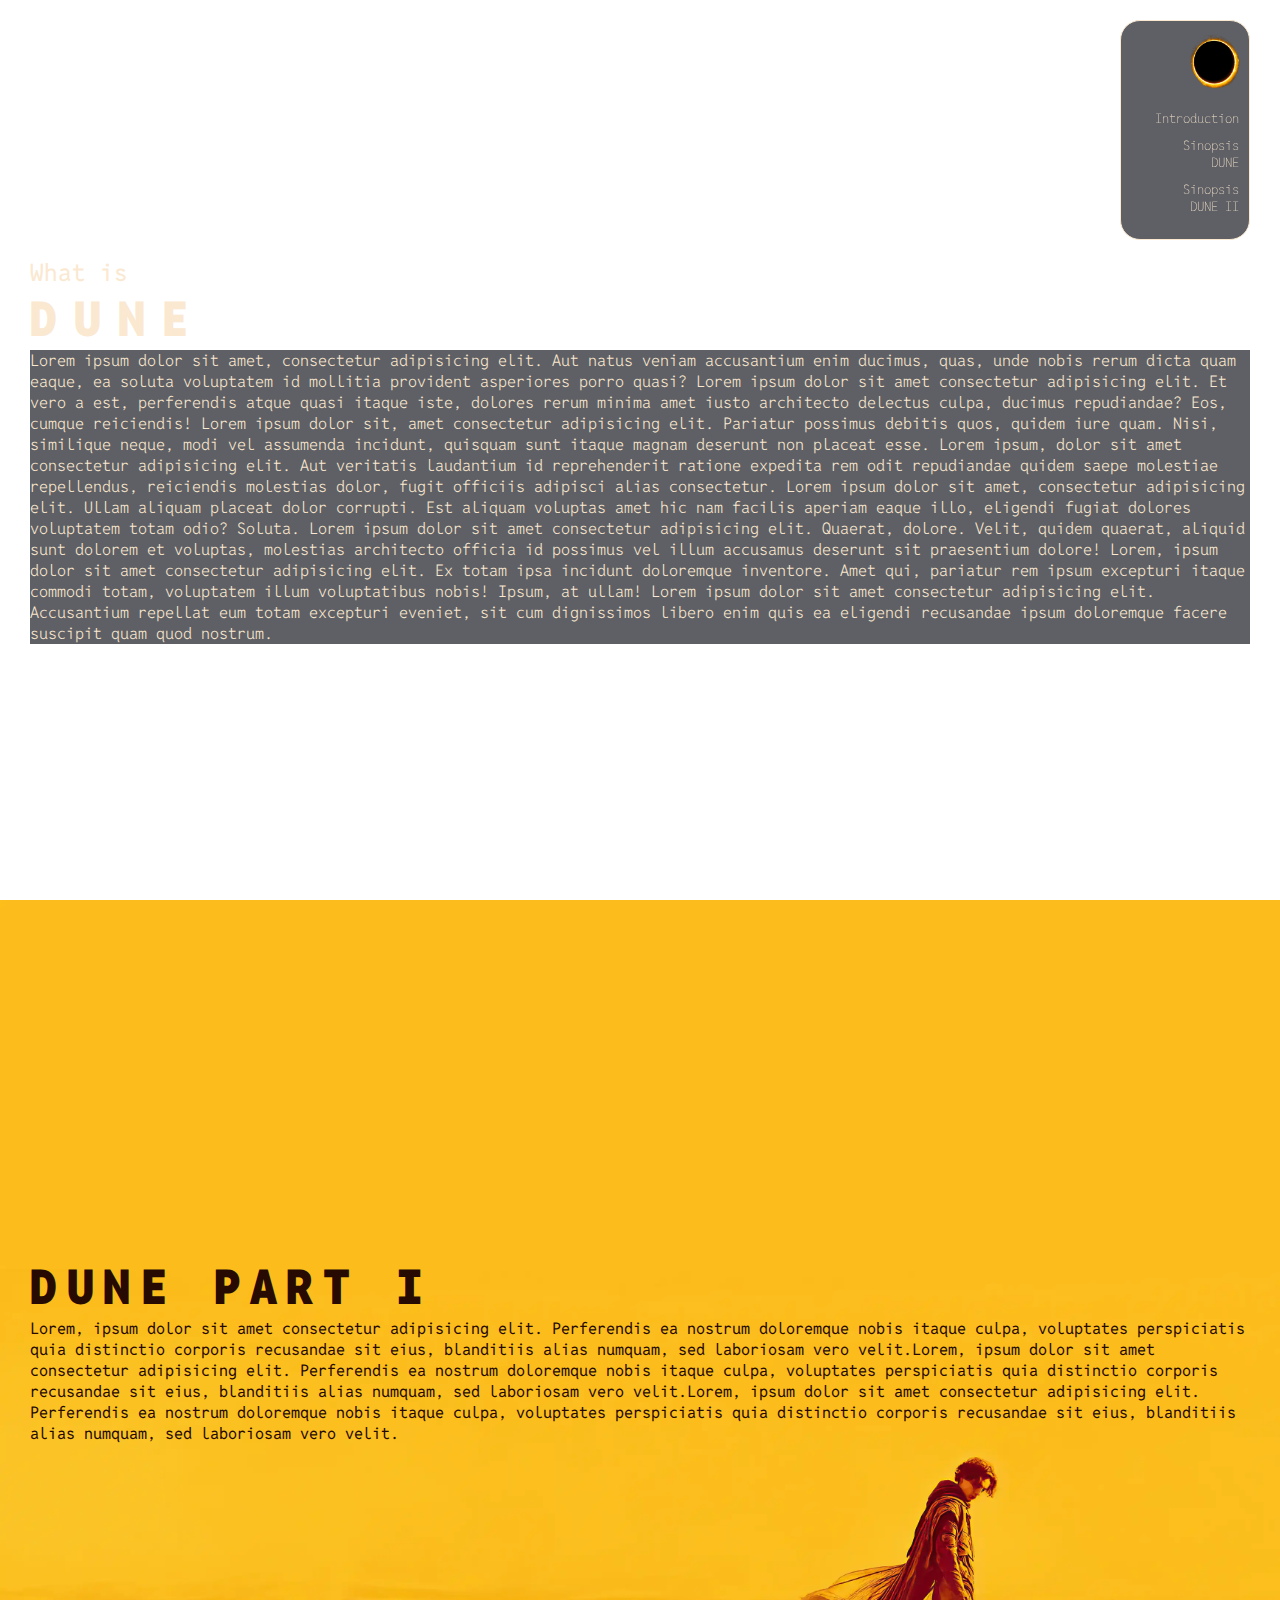
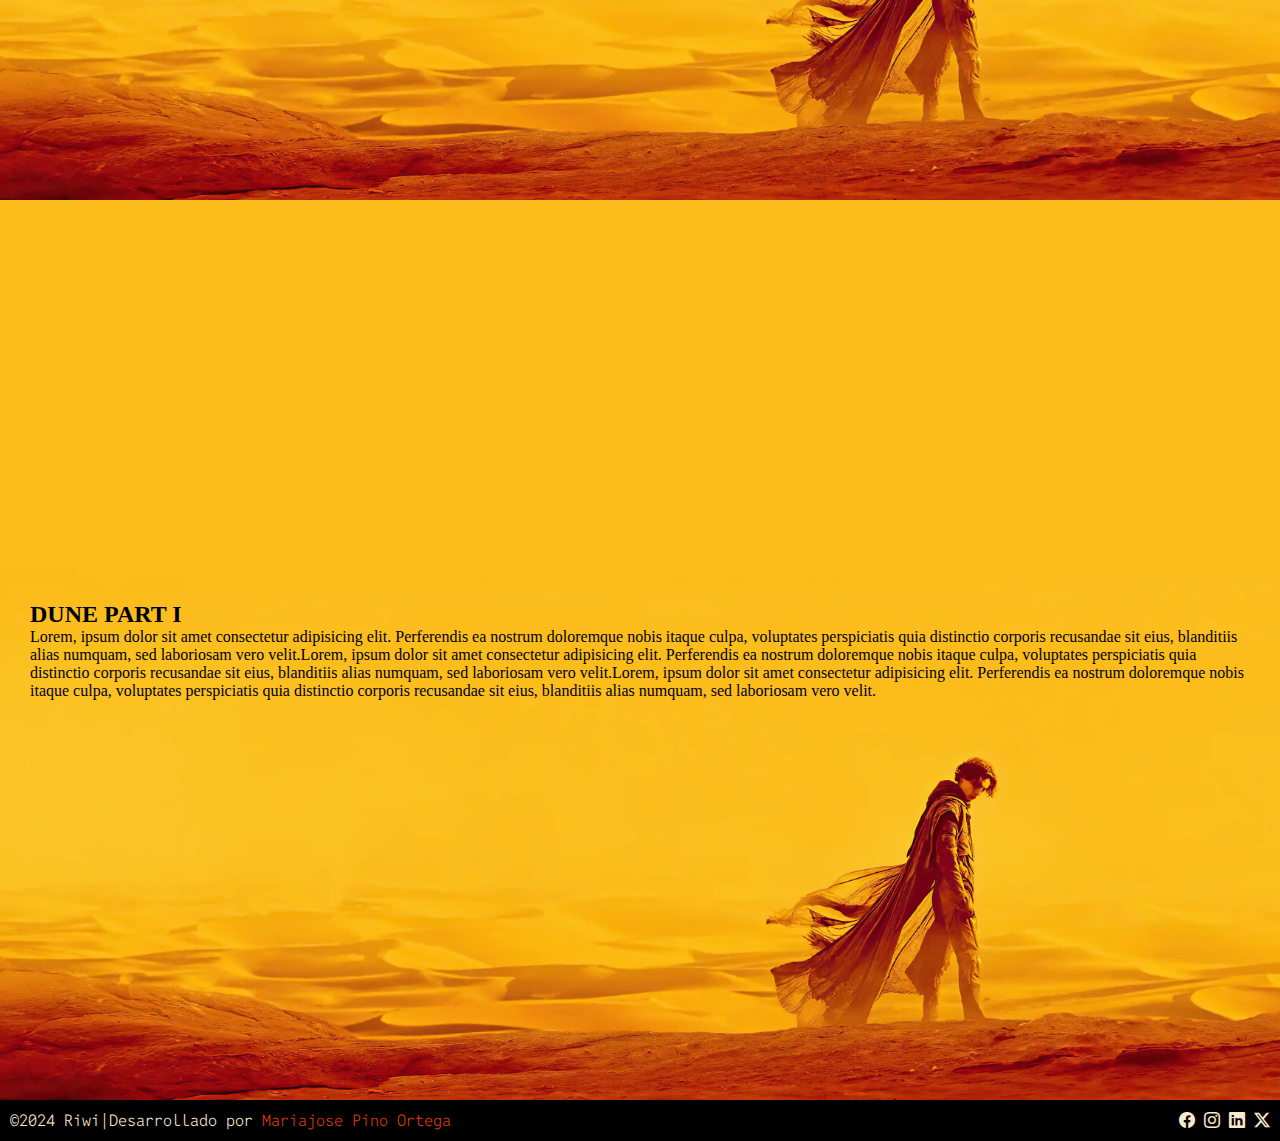
==== src/pages/principal.html @ f6940756 "División de la página en index y principal" ====
<!DOCTYPE html>
<html lang="es">

<head>
    <meta charset="UTF-8">
    <meta name="viewport" content="width=device-width, initial-scale=1.0">
    <meta name="description" content="Fan-page acerca de la película Dune del director Denis Villeneuve" />
    <meta name="keywords"
        content="riwi, Dune, movie, Paul Atreides, Chani, Denis Villeneuve, fiction, Timothée Chalamet, Zendaya, desert, space, sci-fi">
    <meta name="sitedomain" content="https://example.com/" />
    <meta name="organization" content="riwi" />
    <meta name="author" content="MajoPino" />
    <meta name="designer" content="MajoPino" />
    <meta name="copyright" content="© 2024 DunePage. Todos los derechos reservados">
    <meta name="robots" content="index,follow" />
    <meta name="googlebot" content="index,follow" />
    <meta name="revisit-after" content="15days" />
    <link rel="shortcut icon" href="public/img/dune-eclipse.webp" type="image/x-icon">
    <link rel="stylesheet" href="../styles/style.css">
    <title>DuneFans</title>
</head>

<body>
    <header><nav>
                <li class="navbar">
                    <a href="../../index.html"><img class="eclipse" src="../../public/img/dune-eclipse.webp"
                            alt="dune-eclipse"></a>
                    <a href="#dunemain">Introduction</a>
                    <a href="#sinopsis-dune" class="text2">Sinopsis DUNE</a>
                    <a href="#sinopsis-dunetwo" class="text2">Sinopsis DUNE II</a>
                </li>
            </nav></header>
    <!-- Body header -->
    <main>
        <section class="dunemain" id="dunemain">
            
            <article class="textmain">
                <div>
                    <h4>What is </h4>
                    <h1>DUNE</h1>
                </div>
                <p>Lorem ipsum dolor sit amet, consectetur adipisicing elit. Aut natus veniam accusantium enim ducimus,
                    quas, unde nobis rerum dicta quam eaque, ea soluta voluptatem id mollitia provident asperiores porro
                    quasi? Lorem ipsum dolor sit amet consectetur adipisicing elit. Et vero a est, perferendis atque
                    quasi itaque iste, dolores rerum minima amet iusto architecto delectus culpa, ducimus repudiandae?
                    Eos, cumque reiciendis! Lorem ipsum dolor sit, amet consectetur adipisicing elit. Pariatur possimus
                    debitis quos, quidem iure quam. Nisi, similique neque, modi vel assumenda incidunt, quisquam sunt
                    itaque magnam deserunt non placeat esse. Lorem ipsum, dolor sit amet consectetur adipisicing elit.
                    Aut veritatis laudantium id reprehenderit ratione expedita rem odit repudiandae quidem saepe
                    molestiae repellendus, reiciendis molestias dolor, fugit officiis adipisci alias consectetur. Lorem
                    ipsum dolor sit amet, consectetur adipisicing elit. Ullam aliquam placeat dolor corrupti. Est
                    aliquam voluptas amet hic nam facilis aperiam eaque illo, eligendi fugiat dolores voluptatem totam
                    odio? Soluta. Lorem ipsum dolor sit amet consectetur adipisicing elit. Quaerat, dolore. Velit,
                    quidem quaerat, aliquid sunt dolorem et voluptas, molestias architecto officia id possimus vel illum
                    accusamus deserunt sit praesentium dolore! Lorem, ipsum dolor sit amet consectetur adipisicing elit.
                    Ex totam ipsa incidunt doloremque inventore. Amet qui, pariatur rem ipsum excepturi itaque commodi
                    totam, voluptatem illum voluptatibus nobis! Ipsum, at ullam! Lorem ipsum dolor sit amet consectetur
                    adipisicing elit. Accusantium repellat eum totam excepturi eveniet, sit cum dignissimos libero enim
                    quis ea eligendi recusandae ipsum doloremque facere suscipit quam quod nostrum.</p>
            </article>
        </section>
        <section class="sinopsis-dune" id="sinopsis-dune">
            <article class="textduneone">
                <h2>DUNE PART I</h2>
                <p>Lorem, ipsum dolor sit amet consectetur adipisicing elit. Perferendis ea nostrum doloremque nobis
                    itaque
                    culpa, voluptates perspiciatis quia distinctio corporis recusandae sit eius, blanditiis alias
                    numquam,
                    sed laboriosam vero velit.Lorem, ipsum dolor sit amet consectetur adipisicing elit. Perferendis ea
                    nostrum doloremque nobis itaque
                    culpa, voluptates perspiciatis quia distinctio corporis recusandae sit eius, blanditiis alias
                    numquam,
                    sed laboriosam vero velit.Lorem, ipsum dolor sit amet consectetur adipisicing elit. Perferendis ea
                    nostrum doloremque nobis itaque
                    culpa, voluptates perspiciatis quia distinctio corporis recusandae sit eius, blanditiis alias
                    numquam,
                    sed laboriosam vero velit.</p>
            </article>
        </section>
        <section class="sinopsis-dunetwo" id="sinopsis-dunetwo">
            <article class="textdunetwo">
                <h2>DUNE PART I</h2>
                <p>Lorem, ipsum dolor sit amet consectetur adipisicing elit. Perferendis ea nostrum doloremque nobis
                    itaque
                    culpa, voluptates perspiciatis quia distinctio corporis recusandae sit eius, blanditiis alias
                    numquam,
                    sed laboriosam vero velit.Lorem, ipsum dolor sit amet consectetur adipisicing elit. Perferendis ea
                    nostrum doloremque nobis itaque
                    culpa, voluptates perspiciatis quia distinctio corporis recusandae sit eius, blanditiis alias
                    numquam,
                    sed laboriosam vero velit.Lorem, ipsum dolor sit amet consectetur adipisicing elit. Perferendis ea
                    nostrum doloremque nobis itaque
                    culpa, voluptates perspiciatis quia distinctio corporis recusandae sit eius, blanditiis alias
                    numquam,
                    sed laboriosam vero velit.</p>
            </article>
        </section>
    </main>
    <footer>
        <div>
            <p>©2024 Riwi|Desarrollado por <a class="nameauthor" href="https://github.com/MajoPino"
                    target="_blank">Mariajose Pino
                    Ortega</a></p>
        </div>
        <div class="redes">
            <a href="https://www.facebook.com/?locale=es_LA" target="_blank"><i class="bi bi-facebook"></i></a>
            <a href="https://www.instagram.com/" target="_blank"><i class="bi bi-instagram"></i></a>
            <a href="https://co.linkedin.com/" target="_blank"><i class="bi bi-linkedin"></i></a>
            <a href="https://twitter.com/?lang=es" target="_blank"><i class="bi bi-twitter-x"></i></a>
        </div>
    </footer>
</body>

</html>
---- src/styles/style.css ----
@import url("https://cdn.jsdelivr.net/npm/bootstrap-icons@1.11.3/font/bootstrap-icons.min.css");
@import url('https://fonts.googleapis.com/css2?family=Reddit+Mono:wght@200..900&display=swap');

/* Reset css */
* {
    box-sizing: border-box;
    margin: 0%;
    padding: 0%;
}

/* Define environment variables */
:root{
    --lava: #DF3B06; 
    --smoothorange: #E36904;
    --black: #010000;
    --sandwhite: #fae8d0;
    --transparentnight: #0c0e16a8;
    --sepiablack: #270b03;
    --transparentbrown: #3b1004b9;
    --redditmono: "Reddit Mono", monospace;
}

/* Css for the scrollbar*/
::-webkit-scrollbar {
    width: 10px;
}

/* Track */
::-webkit-scrollbar-track {
    background: var(--black);
}

/* Handle */
::-webkit-scrollbar-thumb {
    background: var(--lava);
    border-radius: 5px;
}

/* Handle on hover */
::-webkit-scrollbar-thumb:hover {
    background: var(--smoothorange);
}

/* Css for the section home*/
.dunehome {
    height: 100vh;
    background-image: url(../../public/img/dune-background.webp);
    background-size: cover;
    padding: 70px;
    font-family: var(--redditmono);
    font-style: normal;
    color: var(--sandwhite);

    /*Modify the div of the section home*/
    & div {
        position: relative;
        top: 20%;

        & h2 {
            font-weight: lighter;
            font-size: xx-large;
        }

        & a {
            color: var(--sandwhite);
            font-weight: 300;
            text-decoration: none;
            height: 30px;
            width: 600px;
            padding: 5px;
            border: 1px solid var(--sandwhite);
            border-radius: 20px;
        }

        & a:hover {
            background-color: var(--smoothorange);
            color: var(--black);
            font-weight: 300;
        }
    }
}
/* Css for the navbar of the section  main/introduction*/
/* Css for the aside*/
nav {
    height: 250px;
    z-index: 300;
    width: 100vw;
    display: flex;
    flex-wrap: wrap;
    justify-content: right;
    position: fixed;
    top: 20px;
    right: 30px;
}
/* Css for the navbar*/
.navbar {
    display: flex;
    flex-direction: column;
    align-items: end;
    height: 220px;
    width: 130px;
    padding: 10px;
    font-family: var(--redditmono);
    border: 1px solid var(--sandwhite);
    background-color: var(--transparentnight);
    border-radius: 20px;

    & a {
        color: var(--sandwhite);
        text-decoration: none;
        font-weight: lighter;
        font-size: small;
        margin-bottom: 10px;
    }

    & a:hover {
        font-weight: 500;
        font-size: small;
    }
}

/* Anchor eclipse*/
.eclipse {
    height: 65px;
    width: 100px;
    position: relative;
    left: 25px;
}

/* Css for the large texts*/
.text2 {
    width: 70px;
    text-align: right;
}


/* Css for the section main/introduction*/
.dunemain {
    height: 100vh;
    padding: 30px;
    background-image: url(../../public/img/night-sand.webp);
    background-size: cover;
    display: flex;
    flex-wrap: wrap;
    align-content: center;
}
.textmain {
    font-family: var(--redditmono);
    font-style: normal;
    color: var(--sandwhite);

    & h4 {
        font-weight: 400;
        font-size: x-large;
    }

    & h1 {
        font-weight: 900;
        font-size: 300%;
        letter-spacing: 0.35em;
        word-spacing: 0.35em;
    }
    & p{
        font-weight: 300;
        background-color: var(--transparentnight);
    }
}

/* Css for the section Sinopsis DUNE*/
.sinopsis-dune{
    height: 100vh;
    display: flex;
    flex-wrap: wrap;
    padding: 30px;
    max-width: 2000px;
    background-image: url(../../public/img/paul-yellow-bg-1.webp);
    background-size: cover;
    align-content: center;
}

.textduneone {
    font-family: var(--redditmono);
    font-style: normal;
    color: var(--sepiablack);

    & h2 {
        font-weight: 900;
        font-size: 300%;
        letter-spacing: 0.20em;
    }
    & p{
        font-weight: 400;
    }
}
/* Css for the section Sinopsis DUNEII*/
.sinopsis-dunetwo{
    height: 100vh;
    display: flex;
    flex-wrap: wrap;
    align-content: center;
    padding: 30px;
    max-width: 2000px;
    background-image: url(../../public/img/paul-yellow-bg-1.webp);
    background-repeat: no-repeat;
    background-size: cover;
}

/* Css for the footer*/
footer {
    display: flex;
    justify-content: space-between;
    padding: 10px;
    background-color: var(--black);
    font-family: var(--redditmono);
    color: var(--sandwhite);
    font-weight: 300;
}
.nameauthor{
    color: var(--lava);
    text-decoration: none;
}
.nameauthor:hover{
    color: var(--smoothorange);
}
.redes{
    & a{
        color: var(--sandwhite);
    }
    & a:hover{
        color: var(--smoothorange);
    }
}
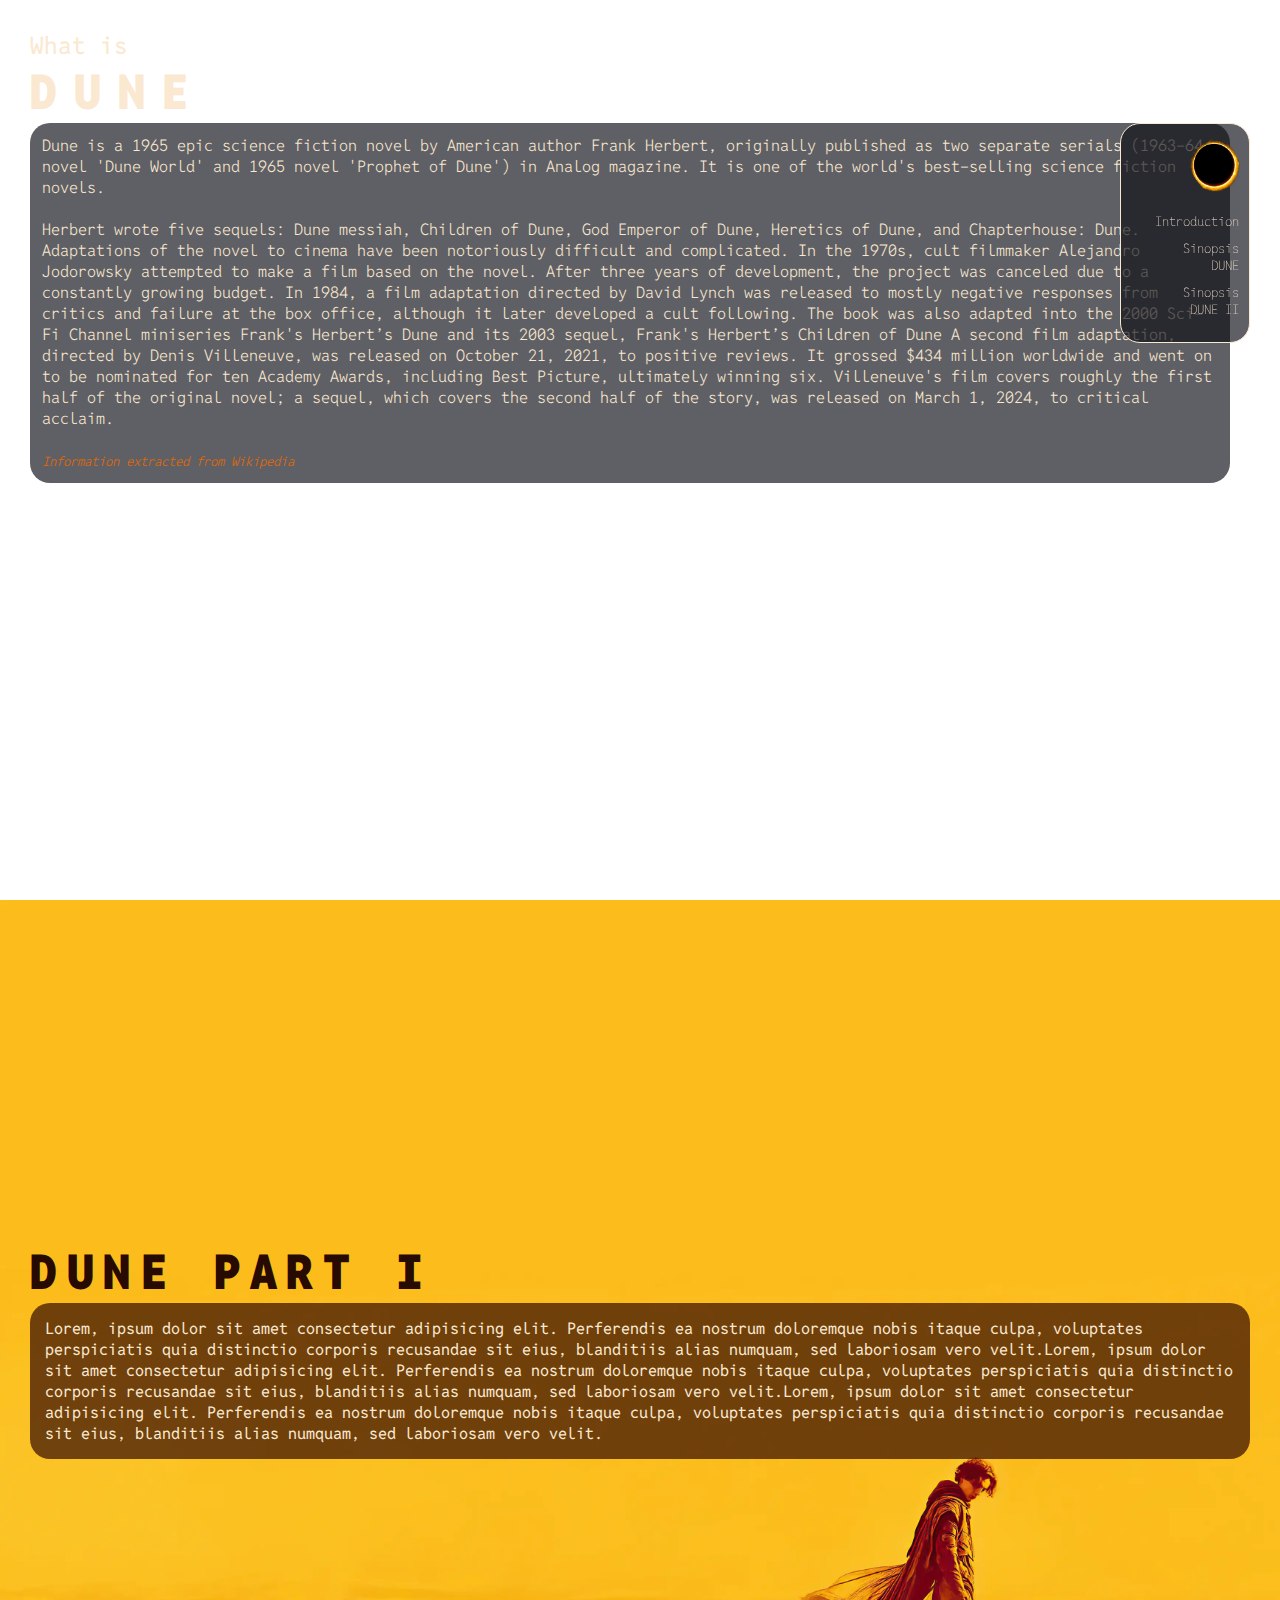
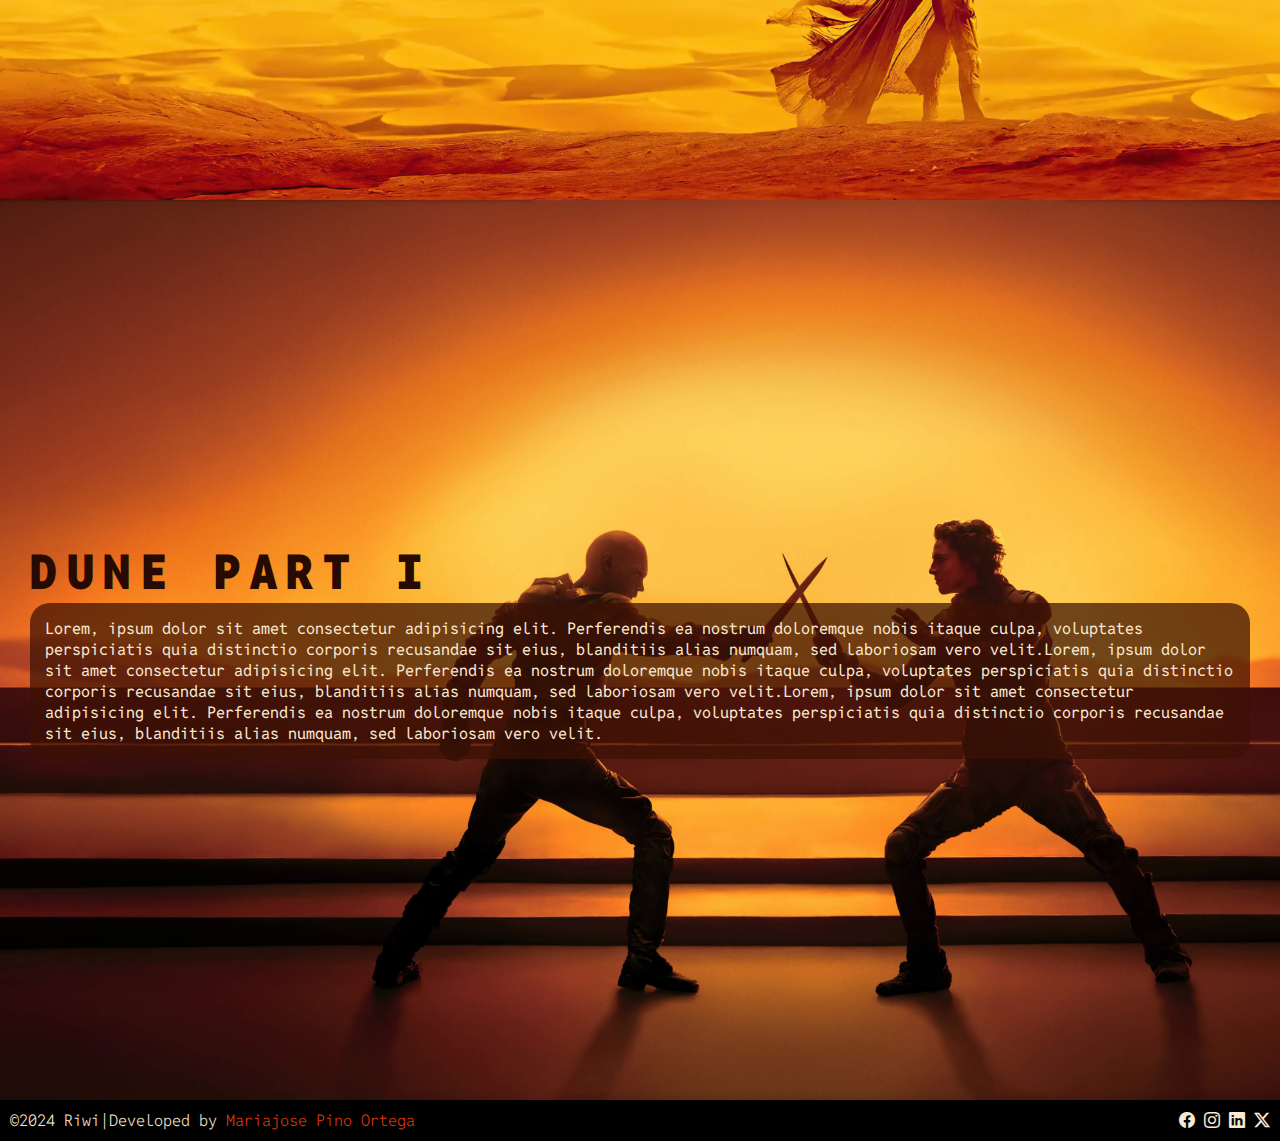
==== commit 24a71a1b: "Añadir responsive y modificar a principal" ====
--- a/src/pages/principal.html
+++ b/src/pages/principal.html
@@ -15,7 +15,7 @@
     <meta name="robots" content="index,follow" />
     <meta name="googlebot" content="index,follow" />
     <meta name="revisit-after" content="15days" />
-    <link rel="shortcut icon" href="public/img/dune-eclipse.webp" type="image/x-icon">
+    <link rel="shortcut icon" href="../../public/img/dune-eclipse.webp" type="image/x-icon">
     <link rel="stylesheet" href="../styles/style.css">
     <title>DuneFans</title>
 </head>
@@ -39,24 +39,27 @@
                     <h4>What is </h4>
                     <h1>DUNE</h1>
                 </div>
-                <p>Lorem ipsum dolor sit amet, consectetur adipisicing elit. Aut natus veniam accusantium enim ducimus,
-                    quas, unde nobis rerum dicta quam eaque, ea soluta voluptatem id mollitia provident asperiores porro
-                    quasi? Lorem ipsum dolor sit amet consectetur adipisicing elit. Et vero a est, perferendis atque
-                    quasi itaque iste, dolores rerum minima amet iusto architecto delectus culpa, ducimus repudiandae?
-                    Eos, cumque reiciendis! Lorem ipsum dolor sit, amet consectetur adipisicing elit. Pariatur possimus
-                    debitis quos, quidem iure quam. Nisi, similique neque, modi vel assumenda incidunt, quisquam sunt
-                    itaque magnam deserunt non placeat esse. Lorem ipsum, dolor sit amet consectetur adipisicing elit.
-                    Aut veritatis laudantium id reprehenderit ratione expedita rem odit repudiandae quidem saepe
-                    molestiae repellendus, reiciendis molestias dolor, fugit officiis adipisci alias consectetur. Lorem
-                    ipsum dolor sit amet, consectetur adipisicing elit. Ullam aliquam placeat dolor corrupti. Est
-                    aliquam voluptas amet hic nam facilis aperiam eaque illo, eligendi fugiat dolores voluptatem totam
-                    odio? Soluta. Lorem ipsum dolor sit amet consectetur adipisicing elit. Quaerat, dolore. Velit,
-                    quidem quaerat, aliquid sunt dolorem et voluptas, molestias architecto officia id possimus vel illum
-                    accusamus deserunt sit praesentium dolore! Lorem, ipsum dolor sit amet consectetur adipisicing elit.
-                    Ex totam ipsa incidunt doloremque inventore. Amet qui, pariatur rem ipsum excepturi itaque commodi
-                    totam, voluptatem illum voluptatibus nobis! Ipsum, at ullam! Lorem ipsum dolor sit amet consectetur
-                    adipisicing elit. Accusantium repellat eum totam excepturi eveniet, sit cum dignissimos libero enim
-                    quis ea eligendi recusandae ipsum doloremque facere suscipit quam quod nostrum.</p>
+                <div class="info">
+                    <p>Dune is a 1965 epic science fiction novel by American author Frank Herbert, originally published
+                        as two separate serials (1963-64 novel 'Dune World' and 1965 novel 'Prophet of Dune') in Analog
+                        magazine. It is one of the world's best-selling science fiction novels.</p>
+                    <br>
+                    <p>Herbert wrote five sequels: Dune messiah, Children of Dune, God Emperor of Dune, Heretics of
+                        Dune, and Chapterhouse: Dune. Adaptations of the novel to cinema have been notoriously difficult
+                        and complicated. In the 1970s, cult filmmaker Alejandro Jodorowsky attempted to make a
+                        film based on the novel. After three years of development, the project was canceled due to a
+                        constantly growing budget. In 1984, a film adaptation directed by David Lynch was released to
+                        mostly negative responses from critics and failure at the box office, although it later
+                        developed a cult following. The book was also adapted into the 2000 Sci-Fi
+                        Channel miniseries Frank's Herbert’s Dune and its 2003 sequel, Frank's Herbert’s Children of
+                        Dune A second film adaptation, directed by Denis Villeneuve, was released on October 21, 2021,
+                        to positive reviews. It grossed $434 million worldwide and went on to be nominated for
+                        ten Academy Awards, including Best Picture, ultimately winning six. Villeneuve's film covers
+                        roughly the first half of the original novel; a sequel, which covers the second half of the
+                        story, was released on March 1, 2024, to critical acclaim.</p>
+                    <br>
+                    <a class="caption" href="https://en.wikipedia.org/wiki/Dune_(novel)#First_edition_prints_and_manuscripts" target="_blank">Information extracted from Wikipedia</a>
+                </div>
             </article>
         </section>
         <section class="sinopsis-dune" id="sinopsis-dune">
@@ -98,7 +101,7 @@
     </main>
     <footer>
         <div>
-            <p>©2024 Riwi|Desarrollado por <a class="nameauthor" href="https://github.com/MajoPino"
+            <p>©2024 Riwi|Developed by <a class="nameauthor" href="https://github.com/MajoPino"
                     target="_blank">Mariajose Pino
                     Ortega</a></p>
         </div>
--- a/src/styles/style.css
+++ b/src/styles/style.css
@@ -9,8 +9,8 @@
 }
 
 /* Define environment variables */
-:root{
-    --lava: #DF3B06; 
+:root {
+    --lava: #DF3B06;
     --smoothorange: #E36904;
     --black: #010000;
     --sandwhite: #fae8d0;
@@ -43,10 +43,12 @@
 
 /* Css for the section home*/
 .dunehome {
-    height: 100vh;
+    min-height: 100vh;
     background-image: url(../../public/img/dune-background.webp);
     background-size: cover;
     padding: 70px;
+    display: flex;
+    flex-wrap: wrap;
     font-family: var(--redditmono);
     font-style: normal;
     color: var(--sandwhite);
@@ -55,6 +57,11 @@
     & div {
         position: relative;
         top: 20%;
+        min-width: 160px;
+        display: flex;
+        flex-wrap: wrap;
+        flex-direction: column;
+        gap: 50px;
 
         & h2 {
             font-weight: lighter;
@@ -62,25 +69,52 @@
         }
 
         & a {
-            color: var(--sandwhite);
-            font-weight: 300;
             text-decoration: none;
-            height: 30px;
-            width: 600px;
-            padding: 5px;
-            border: 1px solid var(--sandwhite);
-            border-radius: 20px;
+
+            & p {
+                color: var(--sandwhite);
+                font-weight: 300;
+                height: auto;
+                max-width: 400px;
+                padding: 5px;
+                border: 1px solid var(--sandwhite);
+                border-radius: 20px;
+            }
+
+            & p:hover {
+                background-color: var(--smoothorange);
+                color: var(--black);
+                font-weight: 300;
+            }
         }
-
-        & a:hover {
-            background-color: var(--smoothorange);
-            color: var(--black);
-            font-weight: 300;
-        }
-    }
-}
-/* Css for the navbar of the section  main/introduction*/
-/* Css for the aside*/
+    }
+}
+
+/* Media queries for the Dune image */
+.dunelogo {
+    max-width: 100%;
+    /* Ensures the image doesn't exceed its container's width */
+    overflow: hidden;
+    /* Hides any part of the image that exceeds the container */
+}
+
+img {
+    width: 100%;
+    /* Makes the image responsive */
+    height: auto;
+    /* Maintains the image's aspect ratio */
+}
+
+/* Media query for screens with a max-height of 600px */
+@media (max-height: 600px) {
+    .image-container {
+        max-height: 200px;
+        /* Sets a specific height when the screen is shorter */
+    }
+}
+
+/* Css for the navbar of the page principal*/
+/* Css for the div*/
 nav {
     height: 250px;
     z-index: 300;
@@ -89,9 +123,10 @@
     flex-wrap: wrap;
     justify-content: right;
     position: fixed;
-    top: 20px;
+    top: 123px;
     right: 30px;
 }
+
 /* Css for the navbar*/
 .navbar {
     display: flex;
@@ -105,6 +140,7 @@
     background-color: var(--transparentnight);
     border-radius: 20px;
 
+/*     Css for the anchors */
     & a {
         color: var(--sandwhite);
         text-decoration: none;
@@ -127,48 +163,67 @@
     left: 25px;
 }
 
-/* Css for the large texts*/
+/* Css for the large anchors*/
 .text2 {
     width: 70px;
     text-align: right;
 }
 
+/* -------------------------------------- */
 
 /* Css for the section main/introduction*/
 .dunemain {
-    height: 100vh;
+    min-height: 100vh;
     padding: 30px;
     background-image: url(../../public/img/night-sand.webp);
     background-size: cover;
     display: flex;
     flex-wrap: wrap;
-    align-content: center;
-}
+    align-content: left;
+}
+
+/* Modify the text of the dunemain section */
 .textmain {
     font-family: var(--redditmono);
     font-style: normal;
     color: var(--sandwhite);
-
+    max-width: 1200px;
+
+    /* Subtitle */
     & h4 {
         font-weight: 400;
         font-size: x-large;
     }
 
+    /* Main title */
     & h1 {
         font-weight: 900;
         font-size: 300%;
         letter-spacing: 0.35em;
         word-spacing: 0.35em;
     }
-    & p{
+
+    /* Paragraph */
+    & .info {
+        padding: 12px;
+        min-width: 200px;
         font-weight: 300;
         background-color: var(--transparentnight);
+        border-radius: 20px;
+
+        /* Anchor to the wikipedia page */
+        & .caption{
+            font-style: italic;
+            font-size: small;
+            text-decoration: none;
+            color: var(--smoothorange);
+        }
     }
 }
 
 /* Css for the section Sinopsis DUNE*/
-.sinopsis-dune{
-    height: 100vh;
+.sinopsis-dune {
+    min-height: 100vh;
     display: flex;
     flex-wrap: wrap;
     padding: 30px;
@@ -181,28 +236,55 @@
 .textduneone {
     font-family: var(--redditmono);
     font-style: normal;
-    color: var(--sepiablack);
+    
 
     & h2 {
+        color: var(--sepiablack);
         font-weight: 900;
         font-size: 300%;
         letter-spacing: 0.20em;
     }
-    & p{
+
+    & p {
+        color: var(--sandwhite);
+        padding: 15px;
+        background-color: var(--transparentbrown);
+        border-radius: 20px;
         font-weight: 400;
     }
 }
+
 /* Css for the section Sinopsis DUNEII*/
-.sinopsis-dunetwo{
-    height: 100vh;
+.sinopsis-dunetwo {
+    min-height: 100vh;
     display: flex;
     flex-wrap: wrap;
     align-content: center;
     padding: 30px;
     max-width: 2000px;
-    background-image: url(../../public/img/paul-yellow-bg-1.webp);
+    background-image: url(../../public/img/dune-fight\ \(1\).jpeg);
     background-repeat: no-repeat;
     background-size: cover;
+}
+
+.textdunetwo {
+    font-family: var(--redditmono);
+    font-style: normal;
+
+    & h2 {
+        color: var(--sepiablack);
+        font-weight: 900;
+        font-size: 300%;
+        letter-spacing: 0.20em;
+    }
+
+    & p {
+        padding: 15px;
+        color: var(--sandwhite);
+        font-weight: 400;
+        background-color: var(--transparentbrown);
+        border-radius: 20px;
+    }
 }
 
 /* Css for the footer*/
@@ -215,18 +297,22 @@
     color: var(--sandwhite);
     font-weight: 300;
 }
-.nameauthor{
+
+.nameauthor {
     color: var(--lava);
     text-decoration: none;
 }
-.nameauthor:hover{
+
+.nameauthor:hover {
     color: var(--smoothorange);
 }
-.redes{
-    & a{
+
+.redes {
+    & a {
         color: var(--sandwhite);
     }
-    & a:hover{
+
+    & a:hover {
         color: var(--smoothorange);
     }
-}
+}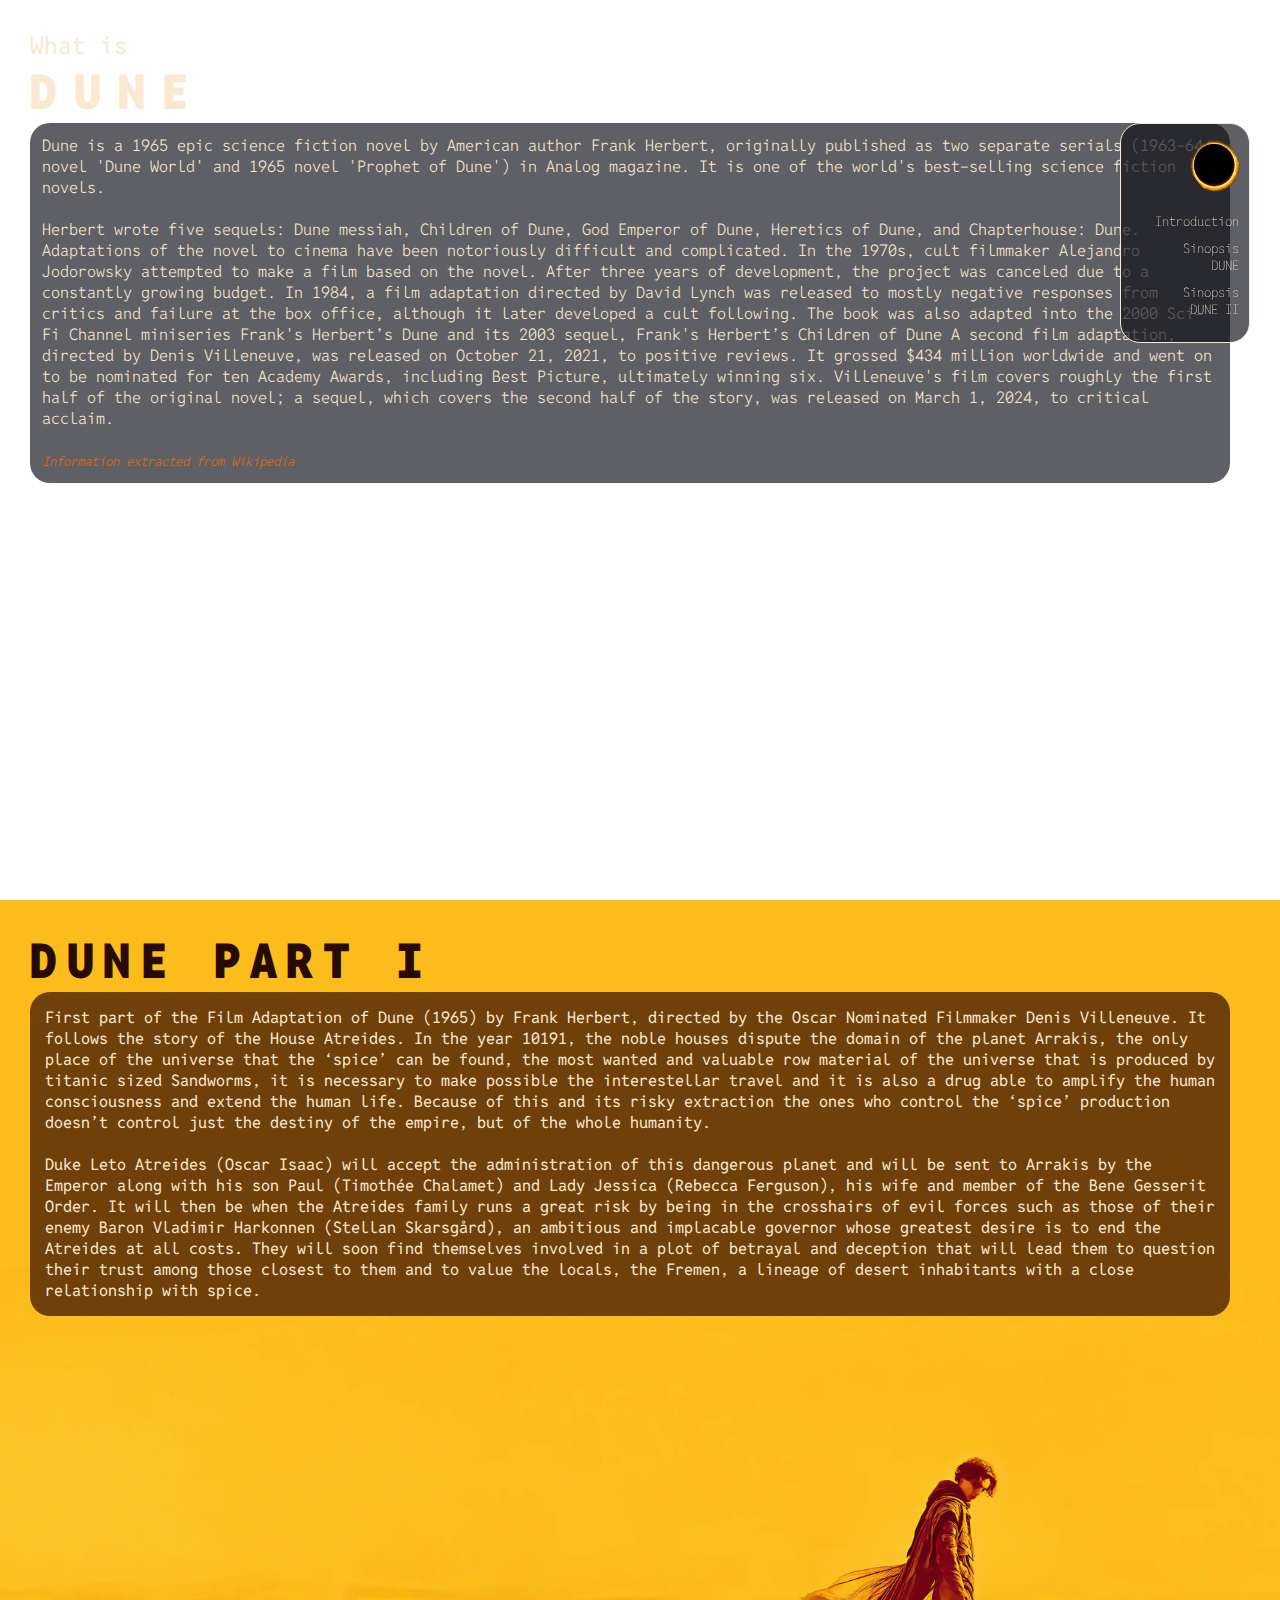
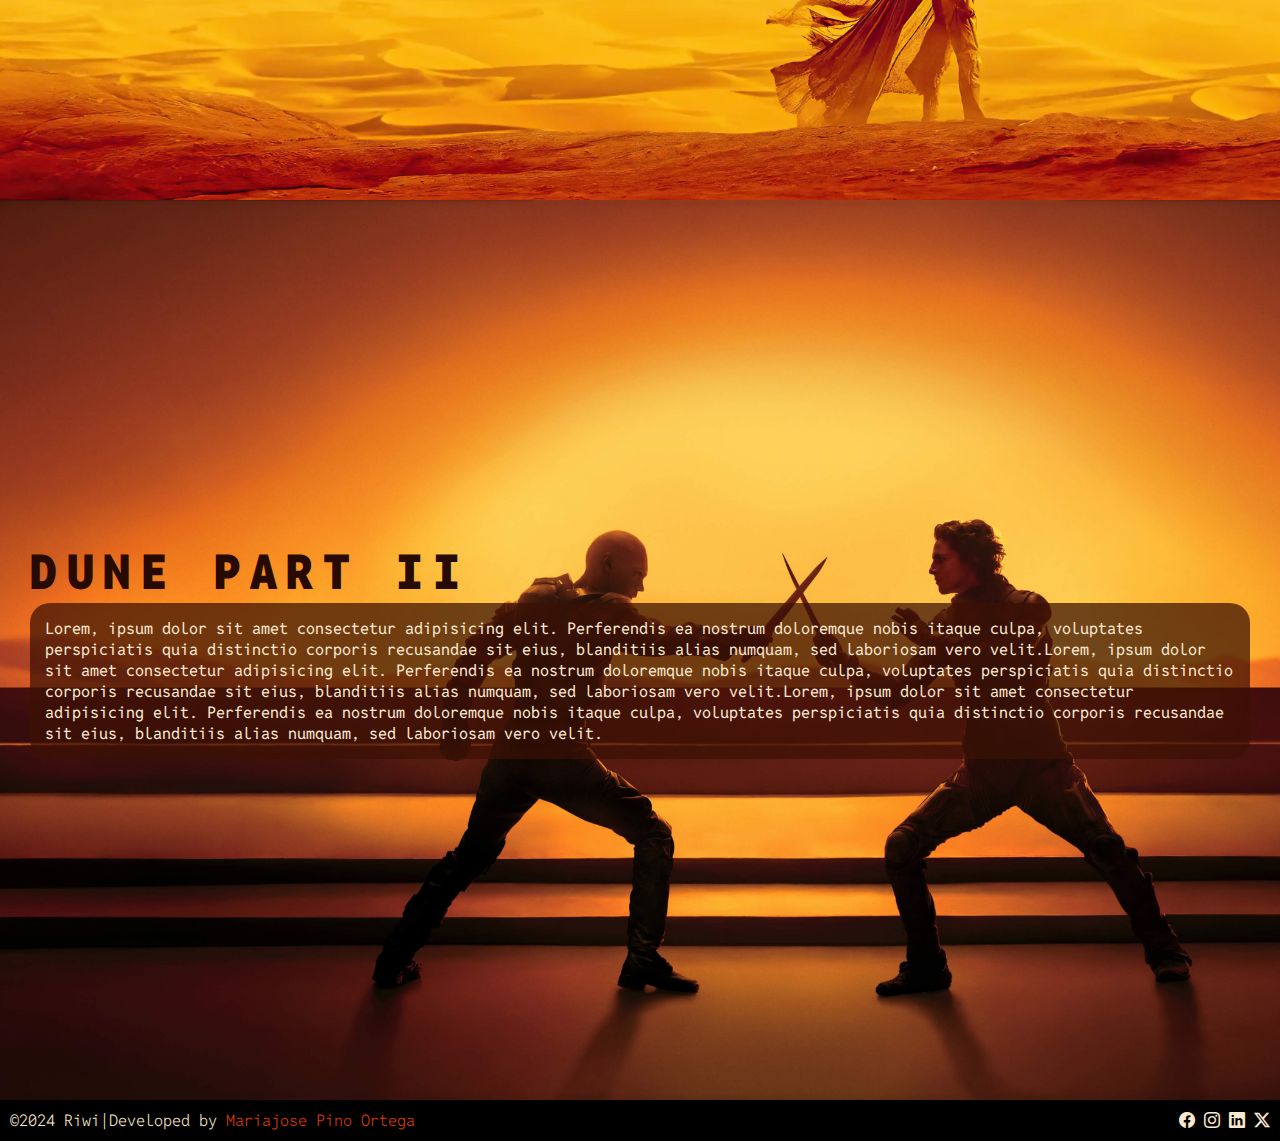
==== commit ca5a45dc: "Terminar sección DuneI + trailer + comentarios" ====
--- a/src/pages/principal.html
+++ b/src/pages/principal.html
@@ -2,6 +2,7 @@
 <html lang="es">
 
 <head>
+    <!-- Metadata -->
     <meta charset="UTF-8">
     <meta name="viewport" content="width=device-width, initial-scale=1.0">
     <meta name="description" content="Fan-page acerca de la película Dune del director Denis Villeneuve" />
@@ -15,30 +16,46 @@
     <meta name="robots" content="index,follow" />
     <meta name="googlebot" content="index,follow" />
     <meta name="revisit-after" content="15days" />
+
+    <!-- Links to the icon and the stylesheet -->
     <link rel="shortcut icon" href="../../public/img/dune-eclipse.webp" type="image/x-icon">
     <link rel="stylesheet" href="../styles/style.css">
+
+    <!-- Page title -->
     <title>DuneFans</title>
 </head>
 
 <body>
-    <header><nav>
-                <li class="navbar">
-                    <a href="../../index.html"><img class="eclipse" src="../../public/img/dune-eclipse.webp"
-                            alt="dune-eclipse"></a>
-                    <a href="#dunemain">Introduction</a>
-                    <a href="#sinopsis-dune" class="text2">Sinopsis DUNE</a>
-                    <a href="#sinopsis-dunetwo" class="text2">Sinopsis DUNE II</a>
-                </li>
-            </nav></header>
+
     <!-- Body header -->
+    <header>
+        <!-- Floating navbar -->
+        <nav>
+            <li class="navbar">
+                <a href="../../index.html"><img class="eclipse" src="../../public/img/dune-eclipse.webp"
+                        alt="dune-eclipse"></a>
+                <a href="#dunemain">Introduction</a>
+                <a href="#sinopsis-dune" class="text2">Sinopsis DUNE</a>
+                <a href="#sinopsis-dunetwo" class="text2">Sinopsis DUNE II</a>
+            </li>
+        </nav>
+    </header>
+
+    <!-- Body main -->
     <main>
+
+        <!-- First section of the page: 'main'/'introduction' -->
         <section class="dunemain" id="dunemain">
-            
+
             <article class="textmain">
+
+                <!-- Title -->
                 <div>
                     <h4>What is </h4>
                     <h1>DUNE</h1>
                 </div>
+
+                <!-- Paragraph -->
                 <div class="info">
                     <p>Dune is a 1965 epic science fiction novel by American author Frank Herbert, originally published
                         as two separate serials (1963-64 novel 'Dune World' and 1965 novel 'Prophet of Dune') in Analog
@@ -58,31 +75,57 @@
                         roughly the first half of the original novel; a sequel, which covers the second half of the
                         story, was released on March 1, 2024, to critical acclaim.</p>
                     <br>
-                    <a class="caption" href="https://en.wikipedia.org/wiki/Dune_(novel)#First_edition_prints_and_manuscripts" target="_blank">Information extracted from Wikipedia</a>
+
+                    <!-- Link to wikipedia -->
+                    <a class="caption"
+                        href="https://en.wikipedia.org/wiki/Dune_(novel)#First_edition_prints_and_manuscripts"
+                        target="_blank">Information extracted from Wikipedia</a>
                 </div>
             </article>
         </section>
+
+        <!-- Second section of the page: 'Sinopsis Dune I' -->
         <section class="sinopsis-dune" id="sinopsis-dune">
+
+            <!-- Title & Sinopsis of the first Dune movie -->
             <article class="textduneone">
+
                 <h2>DUNE PART I</h2>
-                <p>Lorem, ipsum dolor sit amet consectetur adipisicing elit. Perferendis ea nostrum doloremque nobis
-                    itaque
-                    culpa, voluptates perspiciatis quia distinctio corporis recusandae sit eius, blanditiis alias
-                    numquam,
-                    sed laboriosam vero velit.Lorem, ipsum dolor sit amet consectetur adipisicing elit. Perferendis ea
-                    nostrum doloremque nobis itaque
-                    culpa, voluptates perspiciatis quia distinctio corporis recusandae sit eius, blanditiis alias
-                    numquam,
-                    sed laboriosam vero velit.Lorem, ipsum dolor sit amet consectetur adipisicing elit. Perferendis ea
-                    nostrum doloremque nobis itaque
-                    culpa, voluptates perspiciatis quia distinctio corporis recusandae sit eius, blanditiis alias
-                    numquam,
-                    sed laboriosam vero velit.</p>
+
+                <div class="info-sinopsis">
+                    <p>First part of the Film Adaptation of Dune (1965) by Frank Herbert, directed by the Oscar
+                        Nominated Filmmaker Denis Villeneuve. It follows the story of the House Atreides. In the year
+                        10191, the noble houses dispute the domain of the planet Arrakis, the only place of the universe
+                        that the ‘spice’ can be found, the most wanted and valuable row material of the universe that is
+                        produced by titanic sized Sandworms, it is necessary to make possible the interestellar travel
+                        and it is also a drug able to amplify the human consciousness and extend the human life. Because
+                        of this and its risky extraction the ones who control the ‘spice’ production doesn’t control
+                        just the destiny of the empire, but of the whole humanity.</p>
+                    <br>
+                    <p>Duke Leto Atreides (Oscar Isaac) will accept the administration of this dangerous planet and will
+                        be sent to Arrakis by the Emperor along with his son Paul (Timothée Chalamet) and Lady Jessica
+                        (Rebecca Ferguson), his wife and member of the Bene Gesserit Order. It will then be when the
+                        Atreides family runs a great risk by being in the crosshairs of evil forces such as those of
+                        their enemy Baron Vladimir Harkonnen (Stellan Skarsgård), an ambitious and implacable governor
+                        whose greatest desire is to end the Atreides at all costs. They will soon find themselves
+                        involved in a plot of betrayal and deception that will lead them to question their trust among
+                        those closest to them and to value the locals, the Fremen, a lineage of desert inhabitants with
+                        a close relationship with spice.</p>
+                </div>
             </article>
+
+            <!-- Iframe for the trailer extracted from youtube -->
+            <article  class="trailer-dune">
+                <iframe src="https://www.youtube.com/embed/TTgk_iT8Uts"
+                    title="Duna - Trailer Oficial" frameborder="0"
+                    allow="accelerometer; autoplay; clipboard-write; encrypted-media; gyroscope; picture-in-picture; web-share"
+                    referrerpolicy="strict-origin-when-cross-origin" allowfullscreen></iframe>
+            </article>
+
         </section>
         <section class="sinopsis-dunetwo" id="sinopsis-dunetwo">
             <article class="textdunetwo">
-                <h2>DUNE PART I</h2>
+                <h2>DUNE PART II</h2>
                 <p>Lorem, ipsum dolor sit amet consectetur adipisicing elit. Perferendis ea nostrum doloremque nobis
                     itaque
                     culpa, voluptates perspiciatis quia distinctio corporis recusandae sit eius, blanditiis alias
--- a/src/styles/style.css
+++ b/src/styles/style.css
@@ -1,5 +1,7 @@
 @import url("https://cdn.jsdelivr.net/npm/bootstrap-icons@1.11.3/font/bootstrap-icons.min.css");
 @import url('https://fonts.googleapis.com/css2?family=Reddit+Mono:wght@200..900&display=swap');
+
+/* -------------------------------------- */
 
 /* Reset css */
 * {
@@ -7,6 +9,7 @@
     margin: 0%;
     padding: 0%;
 }
+/* -------------------------------------- */
 
 /* Define environment variables */
 :root {
@@ -19,6 +22,7 @@
     --transparentbrown: #3b1004b9;
     --redditmono: "Reddit Mono", monospace;
 }
+/* -------------------------------------- */
 
 /* Css for the scrollbar*/
 ::-webkit-scrollbar {
@@ -40,6 +44,8 @@
 ::-webkit-scrollbar-thumb:hover {
     background: var(--smoothorange);
 }
+
+/* -------------------------------------- */
 
 /* Css for the section home*/
 .dunehome {
@@ -112,8 +118,10 @@
         /* Sets a specific height when the screen is shorter */
     }
 }
+/* -------------------------------------- */
 
 /* Css for the navbar of the page principal*/
+
 /* Css for the div*/
 nav {
     height: 250px;
@@ -221,6 +229,8 @@
     }
 }
 
+/* -------------------------------------- */
+
 /* Css for the section Sinopsis DUNE*/
 .sinopsis-dune {
     min-height: 100vh;
@@ -230,14 +240,15 @@
     max-width: 2000px;
     background-image: url(../../public/img/paul-yellow-bg-1.webp);
     background-size: cover;
-    align-content: center;
-}
-
+    align-content: left;
+}
 .textduneone {
     font-family: var(--redditmono);
     font-style: normal;
+    max-width: 1200px;
+    padding-bottom: 20px;
     
-
+    /* Title */
     & h2 {
         color: var(--sepiablack);
         font-weight: 900;
@@ -245,7 +256,8 @@
         letter-spacing: 0.20em;
     }
 
-    & p {
+    /* Paragraph */
+    & .info-sinopsis {
         color: var(--sandwhite);
         padding: 15px;
         background-color: var(--transparentbrown);
@@ -253,6 +265,20 @@
         font-weight: 400;
     }
 }
+/* Iframe of the trailer */
+.trailer-dune{
+    padding-top: 20px;
+    max-width: 100%;
+    overflow: hidden;
+    & iframe{
+        height: 400px;
+    width: 600px;
+    min-height: 200px;
+    min-width: 400px;
+    }
+}
+
+/* -------------------------------------- */
 
 /* Css for the section Sinopsis DUNEII*/
 .sinopsis-dunetwo {
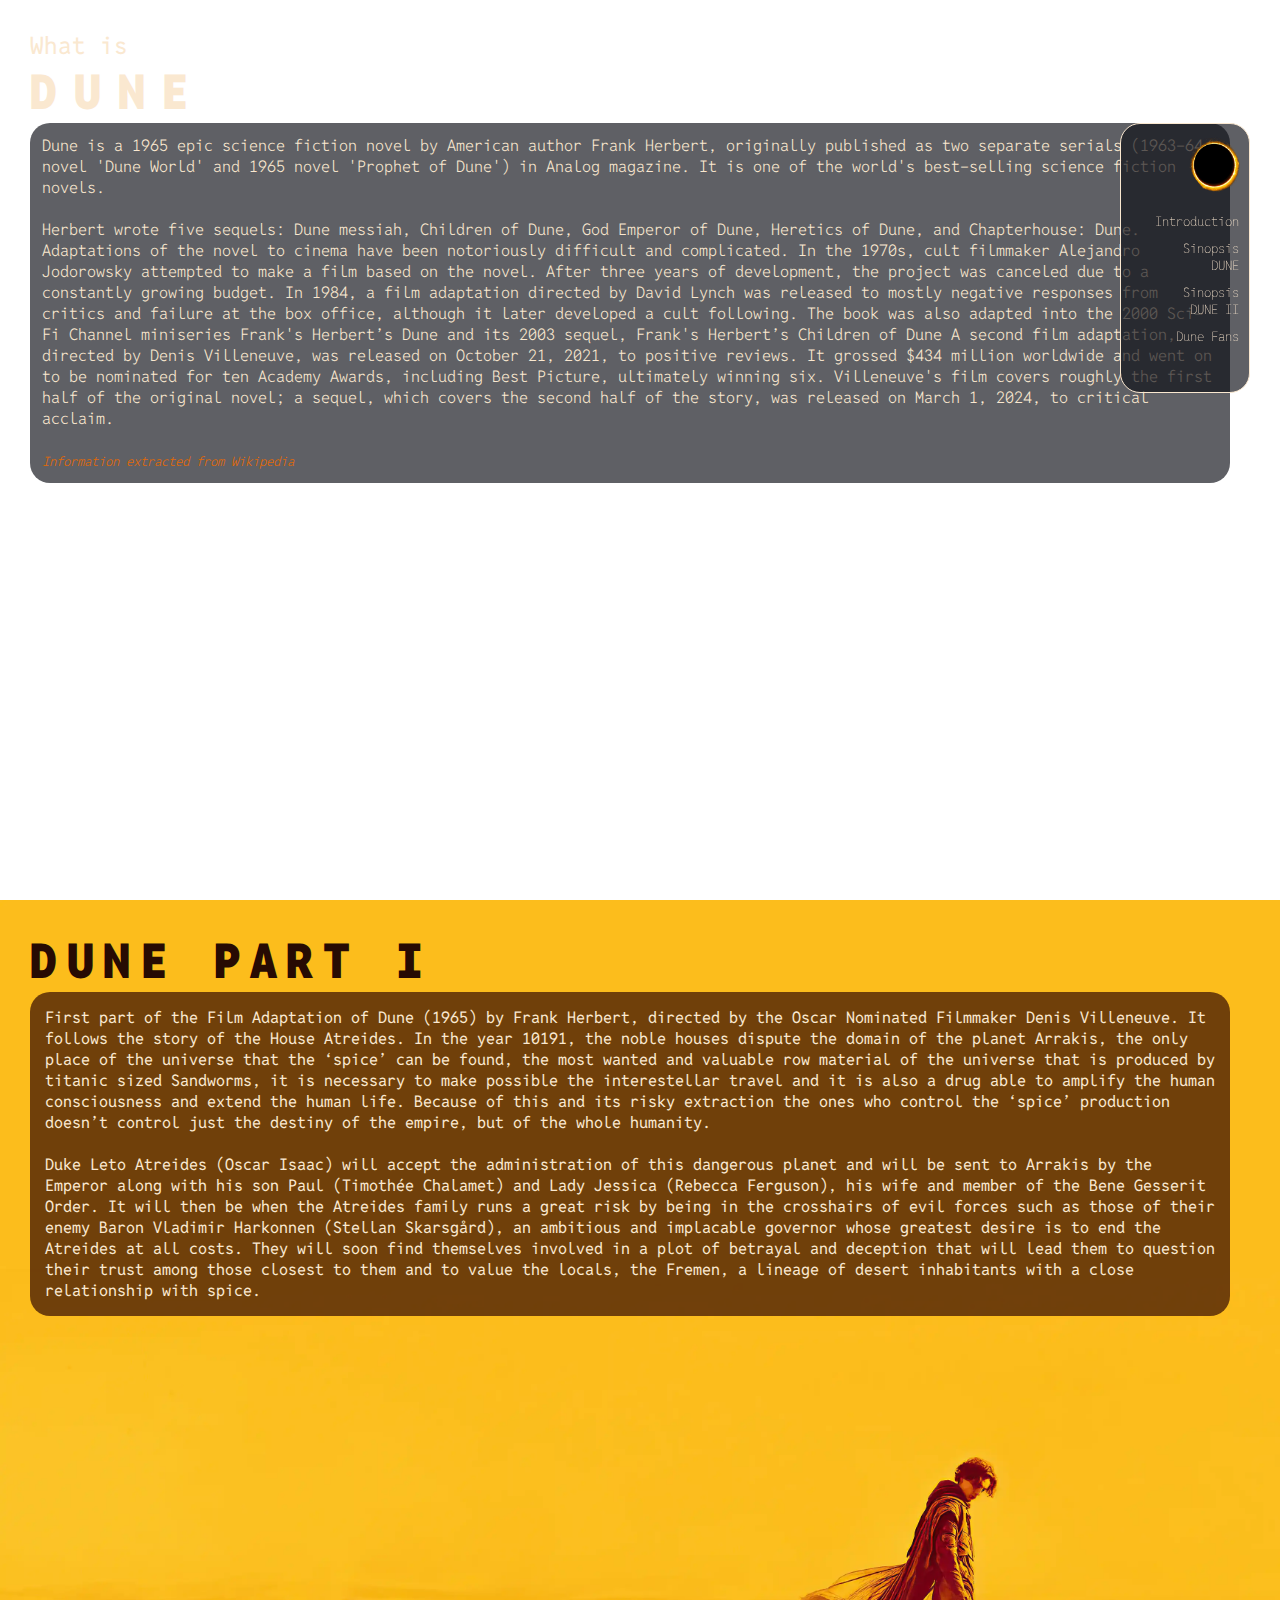
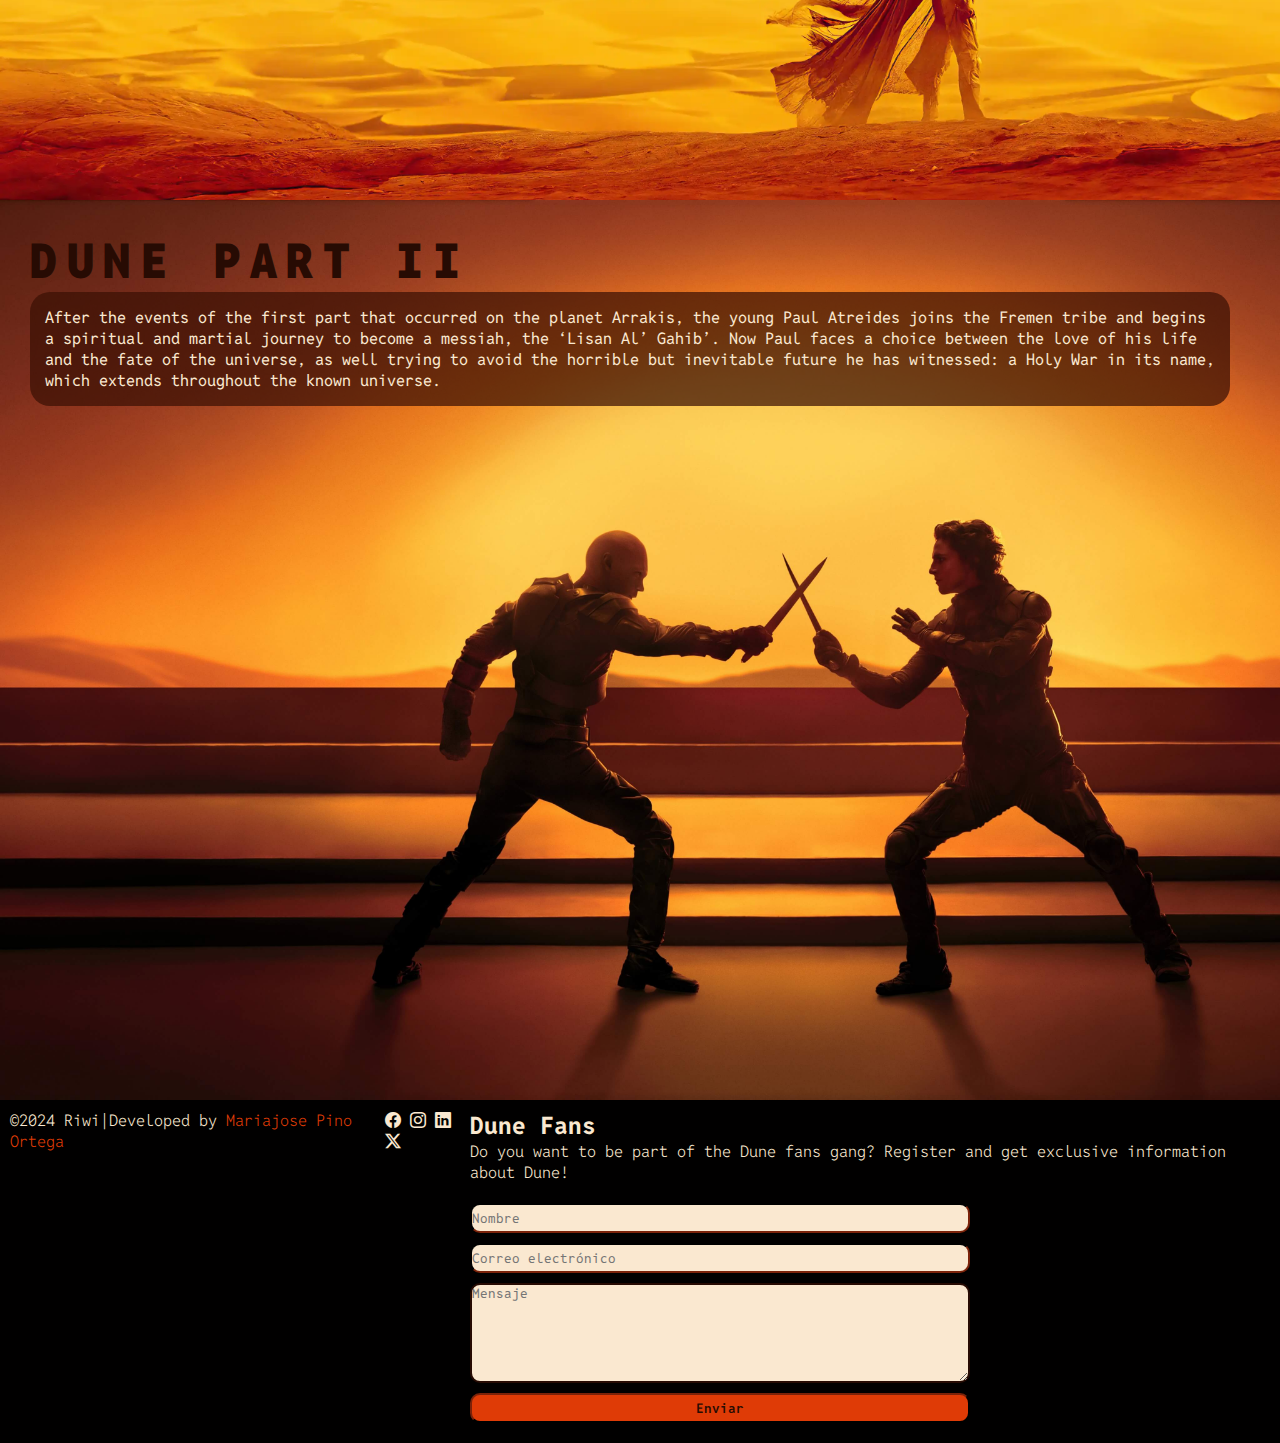
==== commit a40a8289: "Terminar sección 3 + formulario" ====
--- a/src/pages/principal.html
+++ b/src/pages/principal.html
@@ -37,6 +37,7 @@
                 <a href="#dunemain">Introduction</a>
                 <a href="#sinopsis-dune" class="text2">Sinopsis DUNE</a>
                 <a href="#sinopsis-dunetwo" class="text2">Sinopsis DUNE II</a>
+                <a href="#form">Dune Fans</a>
             </li>
         </nav>
     </header>
@@ -115,45 +116,66 @@
             </article>
 
             <!-- Iframe for the trailer extracted from youtube -->
-            <article  class="trailer-dune">
-                <iframe src="https://www.youtube.com/embed/TTgk_iT8Uts"
-                    title="Duna - Trailer Oficial" frameborder="0"
+            <article class="trailer-dune">
+                <iframe src="https://www.youtube.com/embed/TTgk_iT8Uts" title="Duna - Trailer Oficial" frameborder="0"
                     allow="accelerometer; autoplay; clipboard-write; encrypted-media; gyroscope; picture-in-picture; web-share"
                     referrerpolicy="strict-origin-when-cross-origin" allowfullscreen></iframe>
             </article>
 
         </section>
+
+        <!-- Third section of the page: 'Sinopsis Dune II' -->
         <section class="sinopsis-dunetwo" id="sinopsis-dunetwo">
             <article class="textdunetwo">
+
                 <h2>DUNE PART II</h2>
-                <p>Lorem, ipsum dolor sit amet consectetur adipisicing elit. Perferendis ea nostrum doloremque nobis
-                    itaque
-                    culpa, voluptates perspiciatis quia distinctio corporis recusandae sit eius, blanditiis alias
-                    numquam,
-                    sed laboriosam vero velit.Lorem, ipsum dolor sit amet consectetur adipisicing elit. Perferendis ea
-                    nostrum doloremque nobis itaque
-                    culpa, voluptates perspiciatis quia distinctio corporis recusandae sit eius, blanditiis alias
-                    numquam,
-                    sed laboriosam vero velit.Lorem, ipsum dolor sit amet consectetur adipisicing elit. Perferendis ea
-                    nostrum doloremque nobis itaque
-                    culpa, voluptates perspiciatis quia distinctio corporis recusandae sit eius, blanditiis alias
-                    numquam,
-                    sed laboriosam vero velit.</p>
+
+                <p>After the events of the first part that occurred on the planet Arrakis, the young Paul Atreides joins
+                    the Fremen tribe and begins a spiritual and martial journey to become a messiah, the ‘Lisan Al’
+                    Gahib’. Now Paul faces a choice between the love of his life and the fate of the universe, as well
+                    trying to avoid the horrible but inevitable future he has witnessed: a Holy War in its name, which
+                    extends throughout the known universe.</p>
+            </article>
+
+            <!-- Iframe for the trailer of Dune part two extracted from youtube -->
+            <article class="trailer-dune">
+                <iframe src="https://www.youtube.com/embed/U2Qp5pL3ovA" title="Dune: Part Two | Official Trailer 3"
+                    frameborder="0"
+                    allow="accelerometer; autoplay; clipboard-write; encrypted-media; gyroscope; picture-in-picture; web-share"
+                    referrerpolicy="strict-origin-when-cross-origin" allowfullscreen></iframe>
             </article>
         </section>
     </main>
+
+    <!-- Footer -->
     <footer>
+
+        <!-- Developer info -->
         <div>
             <p>©2024 Riwi|Developed by <a class="nameauthor" href="https://github.com/MajoPino"
                     target="_blank">Mariajose Pino
                     Ortega</a></p>
         </div>
+
+        <!-- Social media -->
         <div class="redes">
             <a href="https://www.facebook.com/?locale=es_LA" target="_blank"><i class="bi bi-facebook"></i></a>
             <a href="https://www.instagram.com/" target="_blank"><i class="bi bi-instagram"></i></a>
             <a href="https://co.linkedin.com/" target="_blank"><i class="bi bi-linkedin"></i></a>
             <a href="https://twitter.com/?lang=es" target="_blank"><i class="bi bi-twitter-x"></i></a>
         </div>
+        
+        <!-- Form to get information about the topic -->
+        <div class="form" id="form">
+            <h2>Dune Fans</h2>
+            <p>Do you want to be part of the Dune fans gang? Register and get exclusive information about Dune!</p>
+            <form action="#" method="post" target="_blank">
+                <input class="input" type="text" name="nombre" placeholder="Nombre" required>
+                <input class="input" type="email" name="email" placeholder="Correo electrónico" required>
+                <textarea name="mensaje" placeholder="Mensaje" rows="5" required></textarea>
+                <button class="submit" type="submit">Enviar</button>
+            </form>
+        </div>
     </footer>
 </body>
 
--- a/src/styles/style.css
+++ b/src/styles/style.css
@@ -124,7 +124,7 @@
 
 /* Css for the div*/
 nav {
-    height: 250px;
+    height: 300px;
     z-index: 300;
     width: 100vw;
     display: flex;
@@ -140,7 +140,7 @@
     display: flex;
     flex-direction: column;
     align-items: end;
-    height: 220px;
+    height: 270px;
     width: 130px;
     padding: 10px;
     font-family: var(--redditmono);
@@ -285,17 +285,18 @@
     min-height: 100vh;
     display: flex;
     flex-wrap: wrap;
-    align-content: center;
+    align-content: left;
     padding: 30px;
     max-width: 2000px;
     background-image: url(../../public/img/dune-fight\ \(1\).jpeg);
-    background-repeat: no-repeat;
     background-size: cover;
 }
-
+/* Parragraph of the section*/
 .textdunetwo {
     font-family: var(--redditmono);
     font-style: normal;
+    max-width: 1200px;
+    padding-bottom: 20px;
 
     & h2 {
         color: var(--sepiablack);
@@ -313,6 +314,8 @@
     }
 }
 
+/* -------------------------------------- */
+
 /* Css for the footer*/
 footer {
     display: flex;
@@ -324,6 +327,7 @@
     font-weight: 300;
 }
 
+/* Author info*/
 .nameauthor {
     color: var(--lava);
     text-decoration: none;
@@ -333,6 +337,7 @@
     color: var(--smoothorange);
 }
 
+/* Social media*/
 .redes {
     & a {
         color: var(--sandwhite);
@@ -341,4 +346,54 @@
     & a:hover {
         color: var(--smoothorange);
     }
+}
+
+/* Form DuneFans*/
+.form {
+    display: flex;
+    flex-wrap: wrap;
+    flex-direction: column;
+    & form{
+        display: flex;
+        flex-direction: column;
+        margin-top: 20px;
+        
+        & .input{
+            background-color: var(--sandwhite);
+            height: 30px;
+            max-width: 500px;
+            color: var(--sepiablack);
+            border-color: var(--sepiablack);
+            font-family: var(--redditmono);
+            border-radius: 10px;
+            margin-bottom: 10px;
+        }
+
+        & textarea{
+            background-color: var(--sandwhite);
+            height: 100px;
+            max-width: 500px;
+            color: var(--sepiablack);
+            border: 2px solid;
+            border-color: var(--sepiablack);
+            font-family: var(--redditmono);
+            border-radius: 10px;
+            margin-bottom: 10px;
+        }
+
+    }
+}
+.submit{
+            background-color: var(--lava);
+            height: 30px;
+            max-width: 500px;
+            color: var(--sepiablack);
+            border-color: var(--sepiablack);
+            font-family: var(--redditmono);
+            border-radius: 10px;
+            margin-bottom: 10px;
+            font-weight: 600;
+        }
+.submit:hover{
+    background-color: var(--smoothorange);
 }